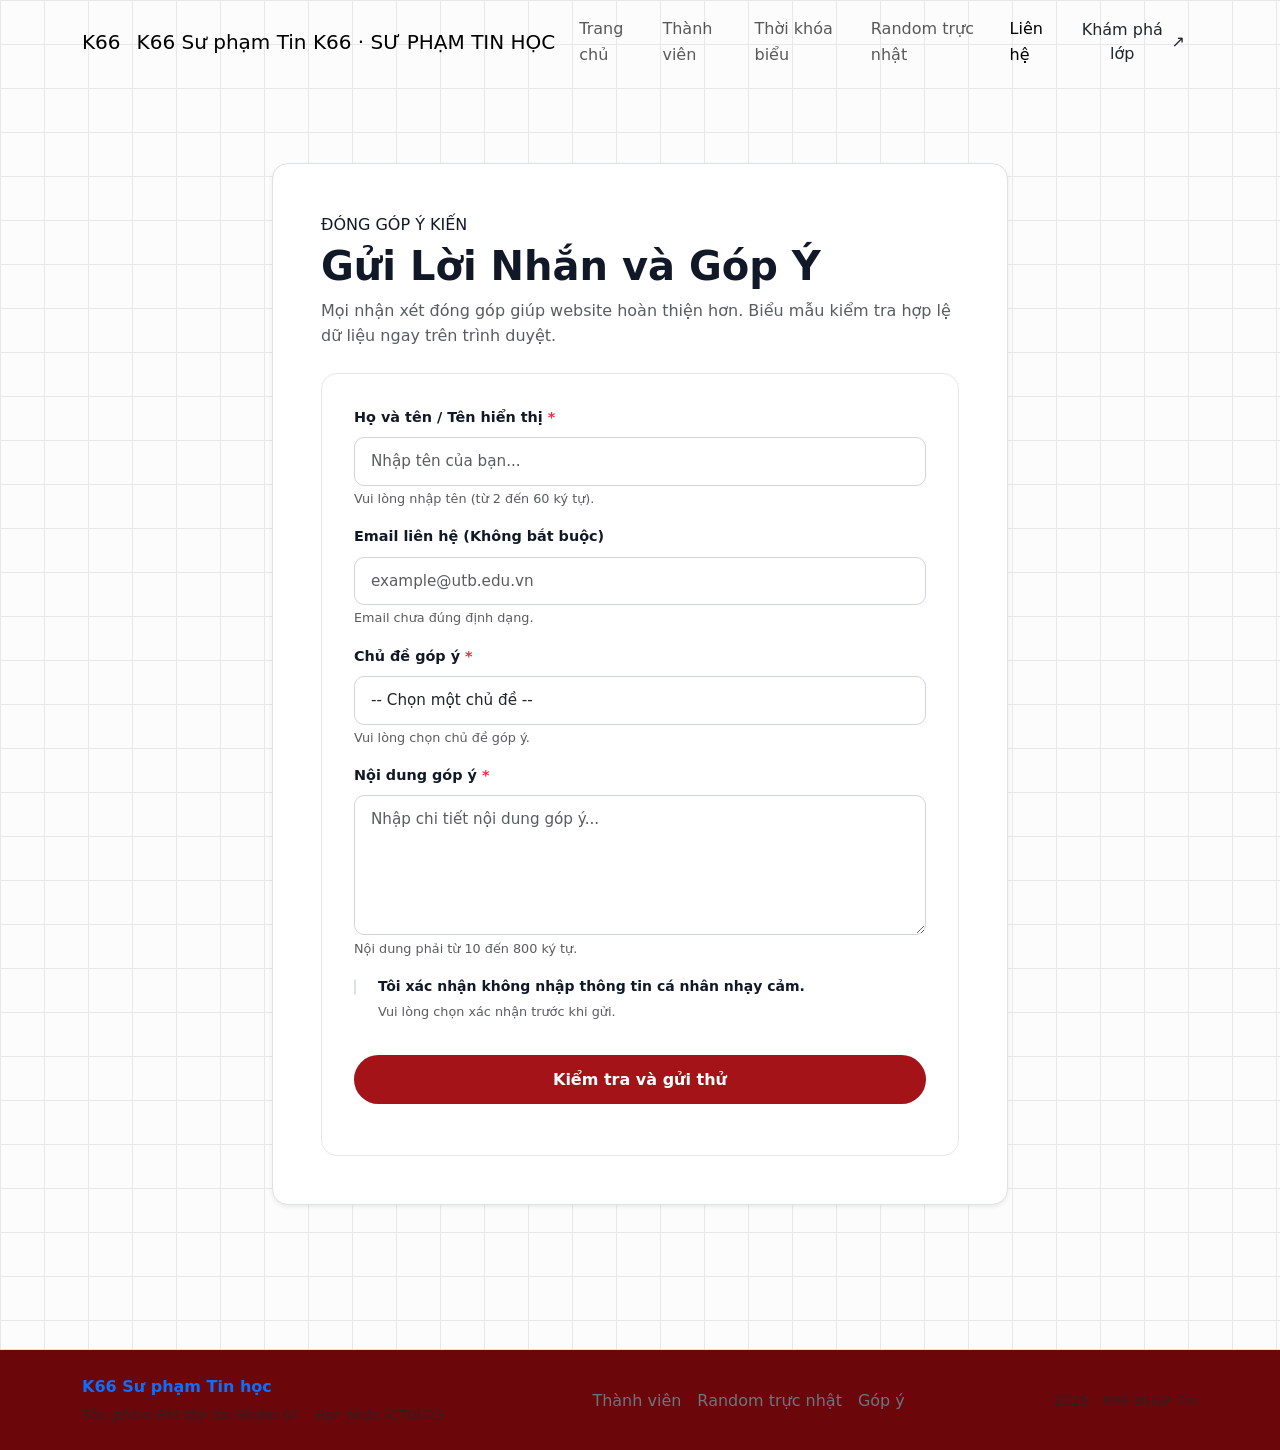
==== contact.html @ 57627b95 "Update contact.html" ====
<!doctype html>
<html lang="vi">
<head>
  <meta charset="utf-8">
  <meta name="viewport" content="width=device-width, initial-scale=1">
  <meta name="description" content="Biểu mẫu góp ý cho website K66 ĐHSP Tin">
  <title>Liên hệ | K66 ĐHSP Tin</title>
  <link rel="preconnect" href="https://fonts.googleapis.com">
  <link rel="preconnect" href="https://fonts.gstatic.com" crossorigin>
  <link href="https://fonts.googleapis.com/css2?family=DM+Sans:wght@400;500;600;700&family=Manrope:wght@400;500;600;700;800;900&display=swap" rel="stylesheet">
  <link href="https://cdn.jsdelivr.net/npm/bootstrap@5.3.3/dist/css/bootstrap.min.css" rel="stylesheet">
  <link href="assets/style.css" rel="stylesheet">
</head>
<body>
  <div class="thanh-vien-tren"></div>

  <nav class="navbar navbar-expand-lg thanh-menu sticky-top" aria-label="Điều hướng chính">
    <div class="container">
      <a class="navbar-brand d-flex align-items-center gap-3" href="index.html">
        <span class="khoi-logo">K66</span>
        <div class="chu-logo">
          <span class="tieu-de-logo">K66 Sư phạm Tin</span>
          <span class="mo-ta-logo">K66 · SƯ PHẠM TIN HỌC</span>
        </div>
      </a>

      <button class="navbar-toggler" type="button" data-bs-toggle="collapse" data-bs-target="#menu-chinh" aria-controls="menu-chinh" aria-expanded="false" aria-label="Mở menu">
        <span class="navbar-toggler-icon"></span>
      </button>

      <div class="collapse navbar-collapse" id="menu-chinh">
        <ul class="navbar-nav mx-auto align-items-lg-center gap-lg-1">
          <li class="nav-item"><a class="nav-link" href="index.html">Trang chủ</a></li>
          <li class="nav-item"><a class="nav-link" href="members.html">Thành viên</a></li>
          <li class="nav-item"><a class="nav-link" href="tkb.html">Thời khóa biểu</a></li>
          <li class="nav-item"><a class="nav-link" href="ramdom.html">Random trực nhật</a></li>
          <li class="nav-item"><a class="nav-link active" aria-current="page" href="contact.html">Liên hệ</a></li>
        </ul>

        <a class="btn nut-kham-pha-menu d-none d-lg-inline-flex align-items-center gap-1" href="members.html">
          Khám phá lớp <span aria-hidden="true">↗</span>
        </a>
      </div>
    </div>
  </nav>

  <main class="py-5">
    <div class="container" style="max-width: 760px;">
      <div class="bg-white p-4 p-md-5 rounded-4 border shadow-sm">
        <span class="nhan-nho">ĐÓNG GÓP Ý KIẾN</span>
        <h1 class="fw-bold mt-1">Gửi Lời Nhắn và Góp Ý</h1>
        <p class="text-muted mb-4">Mọi nhận xét đóng góp giúp website hoàn thiện hơn. Biểu mẫu kiểm tra hợp lệ dữ liệu ngay trên trình duyệt.</p>

        <form id="bieu-mau-lien-he" novalidate>
  <div class="mb-3">
    <label for="ho-ten" class="form-label fw-semibold">Họ và tên / Tên hiển thị <span class="text-danger">*</span></label>
    <input type="text" class="form-control" id="ho-ten" placeholder="Nhập tên của bạn...">
    <div class="form-text text-muted" id="ho-ten-msg">Vui lòng nhập tên (từ 2 đến 60 ký tự).</div>
  </div>

  <div class="mb-3">
    <label for="email-lien-he" class="form-label fw-semibold">Email liên hệ (Không bắt buộc)</label>
    <input type="email" class="form-control" id="email-lien-he" placeholder="example@utb.edu.vn">
    <div class="form-text text-muted" id="email-msg">Email chưa đúng định dạng.</div>
  </div>

  <div class="mb-3">
    <label for="chu-de" class="form-label fw-semibold">Chủ đề góp ý <span class="text-danger">*</span></label>
    <select id="chu-de" class="form-select">
      <option value="">-- Chọn một chủ đề --</option>
      <option value="noi-dung">Nội dung thông tin</option>
      <option value="thanh-vien">Danh sách thành viên</option>
      <option value="thoi-khoa-bieu">Thời khóa biểu</option>
      <option value="khac">Ý kiến khác</option>
    </select>
    <div class="form-text text-muted" id="chu-de-msg">Vui lòng chọn chủ đề góp ý.</div>
  </div>

  <div class="mb-3">
    <label for="noi-dung-gop-y" class="form-label fw-semibold">Nội dung góp ý <span class="text-danger">*</span></label>
    <textarea id="noi-dung-gop-y" class="form-control" rows="5" placeholder="Nhập chi tiết nội dung góp ý..."></textarea>
    <div class="form-text text-muted" id="noi-dung-msg">Nội dung phải từ 10 đến 800 ký tự.</div>
  </div>

  <div class="form-check mb-3">
    <input type="checkbox" class="form-check-input" id="xac-nhan-bao-mat">
    <label class="form-check-label small" for="xac-nhan-bao-mat">Tôi xác nhận không nhập thông tin cá nhân nhạy cảm.</label>
    <div class="form-text text-muted" id="consent-msg">Vui lòng chọn xác nhận trước khi gửi.</div>
  </div>

  <button type="submit" class="btn nut-noi-bat btn-lg w-100">
    Kiểm tra và gửi thử <span aria-hidden="true"></span>
  </button>

  <div id="trang-thai-gui" class="mt-3" role="status" aria-live="polite"></div>
</form>
      </div>
    </div>
  </main>

  <footer class="chan-trang py-4 border-top">
    <div class="container d-flex flex-column flex-md-row justify-content-between align-items-center gap-3">
      <div>
        <a class="nhan-hieu-chan-trang fw-bold text-decoration-none" href="index.html">K66 <span>Sư phạm Tin học</span></a>
        <p class="text-muted small mb-0 mt-1">Sản phẩm Bài tập lớn Nhóm 01 - Học phần ICT0023</p>
      </div>
      <div class="lien-ket-chan-trang d-flex gap-3">
        <a href="members.html" class="text-decoration-none text-secondary">Thành viên</a>
        <a href="ramdom.html" class="text-decoration-none text-secondary">Random trực nhật</a>
        <a href="contact.html" class="text-decoration-none text-secondary">Góp ý</a>
      </div>
      <small class="text-muted"> 2026 · K66 ĐHSP Tin</small>
    </div>
  </footer>

  <script src="https://code.jquery.com/jquery-3.7.1.min.js"></script>
  <script src="https://cdn.jsdelivr.net/npm/bootstrap@5.3.3/dist/js/bootstrap.bundle.min.js"></script>
  <script src="assets/tenthanhvien.js"></script>
  <script src="assets/script.js"></script>
</body>
</html>
---- assets/style.css ----
:root {
  --do-chu-dao: #a31318;            
  --do-gradient-end: #73090c;
  --do-footer: #6b070a;
  --do-nut-header: #b11a1d;

  --vang-nhan: #cca047;
  --vang-hover: #b88d37;
  --vang-vien: #d4a359;

  --nen-grid: #fcfcfc;
  --duong-luoi: #e8e8e8;
  --nen-the-trang: #ffffff;
  --nen-the-kem: #fefcf3;
  --vien-the-kem: #eee6d0;

  --chu-toi: #111827;
  --chu-xam: #6b7280;
  --chu-sang: #ffffff;
}
* {
  box-sizing: border-box;
  margin: 0;
  padding: 0;
}

body {
  min-height: 100vh;
  display: flex;
  flex-direction: column;

  background-color: var(--nen-grid);
  background-image:
    linear-gradient(to right, var(--duong-luoi) 1px, transparent 1px),
    linear-gradient(to bottom, var(--duong-luoi) 1px, transparent 1px);
  background-size: 44px 44px;
  color: var(--chu-toi);
  font-family: 'Be Vietnam Pro', system-ui, -apple-system, sans-serif;
  line-height: 1.6;
}

header {
  background: var(--nen-the-trang);
  border-bottom: 1px solid #e5e7eb;
  padding: 0.8rem 2rem;
  position: sticky;
  top: 0;
  z-index: 100;
}

header nav {
  max-width: 1200px;
  margin: 0 auto;
  display: flex;
  align-items: center;
  justify-content: space-between;
}

header nav a[href="index.html"]:first-child {
  text-decoration: none;
  font-weight: 800;
  color: var(--do-chu-dao);
  display: flex;
  align-items: center;
  gap: 0.5rem;
  font-size: 1.1rem;
}

header nav a span {
  background-color: var(--do-nut-header);
  color: #ffffff;
  padding: 4px 10px;
  border-radius: 9999px;
  font-weight: 700;
  font-size: 0.85rem;
}

header nav ul {
  display: flex;
  list-style: none;
  gap: 1.8rem;
}

header nav ul li a {
  text-decoration: none;
  color: #374151;
  font-weight: 500;
  font-size: 0.95rem;
  transition: color 0.2s ease;
}

header nav ul li a:hover,
header nav ul li a[aria-current="page"] {
  color: var(--do-chu-dao);
  font-weight: 700;
}

main {
  flex: 1;
  width: 100%;
  max-width: 1200px;
  margin: 2rem auto;
  padding: 0 1.5rem;
}


#gioi-thieu {
  background: linear-gradient(135deg, var(--do-chu-dao) 0%, var(--do-gradient-end) 100%);
  color: var(--chu-sang);
  border-radius: 20px;
  padding: 3.5rem 3rem;
  margin-bottom: 2.5rem;
  box-shadow: 0 12px 28px rgba(163, 19, 24, 0.25);
}

#gioi-thieu h2 {
  font-size: 2.2rem;
  font-weight: 800;
  margin-bottom: 1rem;
  color: #ffffff;
}

#gioi-thieu p {
  font-size: 1.05rem;
  color: rgba(255, 255, 255, 0.9);
  max-width: 750px;
  margin-bottom: 1rem;
}

#gioi-thieu blockquote {
  border-left: 4px solid var(--vang-vien);
  padding-left: 1rem;
  font-style: italic;
  color: var(--vang-vien);
  margin-top: 1.5rem;
}

#ky-niem, #ve-chung-toi {
  display: grid;
  grid-template-columns: repeat(auto-fit, minmax(300px, 1fr));
  gap: 1.5rem;
  margin-bottom: 3rem;
}

#ky-niem h2, #ky-niem > p,
#ve-chung-toi h2, #ve-chung-toi > p {
  grid-column: 1 / -1;
}

#ky-niem h2, #ve-chung-toi h2 {
  font-size: 1.75rem;
  font-weight: 800;
}

#ky-niem > p, #ve-chung-toi > p {
  color: var(--chu-xam);
}

/* Định dạng Thẻ Bài Viết */
article {
  background-color: var(--nen-the-trang);
  border: 1px solid #e5e7eb;
  border-radius: 16px;
  padding: 1.8rem;
  box-shadow: 0 4px 12px rgba(0, 0, 0, 0.03);
  transition: transform 0.2s ease, box-shadow 0.2s ease;
}

article:hover {
  transform: translateY(-3px);
  box-shadow: 0 8px 20px rgba(0, 0, 0, 0.06);
}

#ve-chung-toi article:nth-of-type(2),
#ky-niem article:nth-of-type(2) {
  background-color: var(--nen-the-kem);
  border: 1px solid var(--vien-the-kem);
}

article h3 {
  font-size: 1.2rem;
  font-weight: 700;
  margin-bottom: 0.5rem;
  color: var(--chu-toi);
}

article p {
  font-size: 0.95rem;
  color: var(--chu-xam);
}

#tien-ich {
  background: linear-gradient(135deg, var(--do-chu-dao) 0%, var(--do-gradient-end) 100%);
  color: #ffffff;
  border-radius: 20px;
  padding: 2.5rem 3rem;
  margin-top: 2rem;
}

#tien-ich h2 {
  color: #ffffff;
  font-size: 1.8rem;
  font-weight: 800;
  margin-bottom: 0.5rem;
}

#tien-ich p {
  color: rgba(255, 255, 255, 0.85);
  margin-bottom: 1.5rem;
}

#tien-ich ul {
  list-style: none;
  display: grid;
  grid-template-columns: repeat(auto-fit, minmax(240px, 1fr));
  gap: 1rem;
}

#tien-ich ul li {
  background-color: rgba(255, 255, 255, 0.1);
  padding: 1rem 1.2rem;
  border-radius: 12px;
  border: 1px solid rgba(255, 255, 255, 0.15);
  color: rgba(255, 255, 255, 0.9);
}

#tien-ich ul li a {
  color: var(--vang-nhan);
  font-weight: 700;
  text-decoration: none;
}

#tien-ich ul li a:hover {
  text-decoration: underline;
}

/* TRANG THÀNH VIÊN */
#danh-sach-thanh-vien-section {
  background: var(--nen-the-trang);
  padding: 2rem;
  border-radius: 16px;
  border: 1px solid #e5e7eb;
}

#danh-sach-thanh-vien-section > div:first-of-type {
  display: grid;
  grid-template-columns: repeat(auto-fit, minmax(200px, 1fr));
  gap: 1rem;
  margin: 1.5rem 0;
}

label {
  font-weight: 600;
  font-size: 0.9rem;
  display: block;
  margin-bottom: 0.3rem;
}

#tim-thanh-vien, #loc-chuc-vu, #sap-xep,
#ho-ten, #email-lien-he, #chu-de, #noi-dung-gop-y {
  width: 100%;
  padding: 0.75rem 1rem;
  border: 1px solid #d1d5db;
  border-radius: 10px;
  font-size: 0.95rem;
  background: #ffffff;
}

#tim-thanh-vien:focus, #loc-chuc-vu:focus, #sap-xep:focus,
#ho-ten:focus, #email-lien-he:focus, #chu-de:focus, #noi-dung-gop-y:focus {
  outline: 2px solid var(--do-chu-dao);
  border-color: transparent;
}

#danh-sach-thanh-vien {
  display: grid;
  grid-template-columns: repeat(auto-fill, minmax(220px, 1fr));
  gap: 1rem;
  margin-top: 1.5rem;
}

/* TRANG THỜI KHÓA BIỂU */
#thoi-khoa-bieu-section {
  background: var(--nen-the-trang);
  padding: 2rem;
  border-radius: 16px;
  border: 1px solid #e5e7eb;
}

table {
  width: 100%;
  border-collapse: collapse;
  margin-top: 1.5rem;
  overflow: hidden;
  border-radius: 12px;
  border: 1px solid #e5e7eb;
}

th, td {
  padding: 0.9rem 1rem;
  border: 1px solid #e5e7eb;
  text-align: left;
  font-size: 0.9rem;
}

th {
  background-color: #f9fafb;
  font-weight: 700;
  color: var(--chu-toi);
}

/* TRANG BỐC THĂM TRỰC NHẬT */
#boc-tham-truc-nhat {
  background: var(--nen-the-trang);
  padding: 3rem 2rem;
  border-radius: 16px;
  border: 1px solid #e5e7eb;
  text-align: center;
  max-width: 600px;
  margin: 2rem auto;
}

#nut-boc-tham, button[type="submit"] {
  background-color: var(--do-chu-dao);
  color: #ffffff;
  border: none;
  padding: 0.8rem 1.8rem;
  border-radius: 9999px;
  font-size: 1rem;
  font-weight: 700;
  cursor: pointer;
  transition: background 0.2s ease;
  margin-top: 1rem;
}

#nut-boc-tham:hover, button[type="submit"]:hover {
  background-color: var(--do-gradient-end);
}

#ket-qua-truc-nhat {
  margin-top: 1.5rem;
  font-size: 1.2rem;
  font-weight: 700;
  color: var(--do-chu-dao);
}

/* TRANG LIÊN HỆ */
#bieu-mau-lien-he {
  background: var(--nen-the-trang);
  padding: 2rem;
  border-radius: 16px;
  border: 1px solid #e5e7eb;
  max-width: 700px;
  margin: 0 auto;
}

#bieu-mau-lien-he > div {
  margin-bottom: 1.2rem;
}

#bieu-mau-lien-he > div > div {
  font-size: 0.8rem;
  color: var(--chu-xam);
  margin-top: 0.2rem;
}

#xac-nhan-bao-mat {
  width: auto;
  margin-right: 0.5rem;
}

footer {
  background-color: var(--do-footer);
  color: #ffffff;
  padding: 2.5rem 2rem;
  margin-top: 4rem;
}

footer > div {
  max-width: 1200px;
  margin: 0 auto;
  display: flex;
  justify-content: space-between;
  align-items: center;
  flex-wrap: wrap;
  gap: 1rem;
}

footer p strong, footer h5 {
  color: #ffffff;
  font-size: 1.1rem;
}

footer p, footer small {
  color: rgba(255, 255, 255, 0.75);
  font-size: 0.875rem;
}
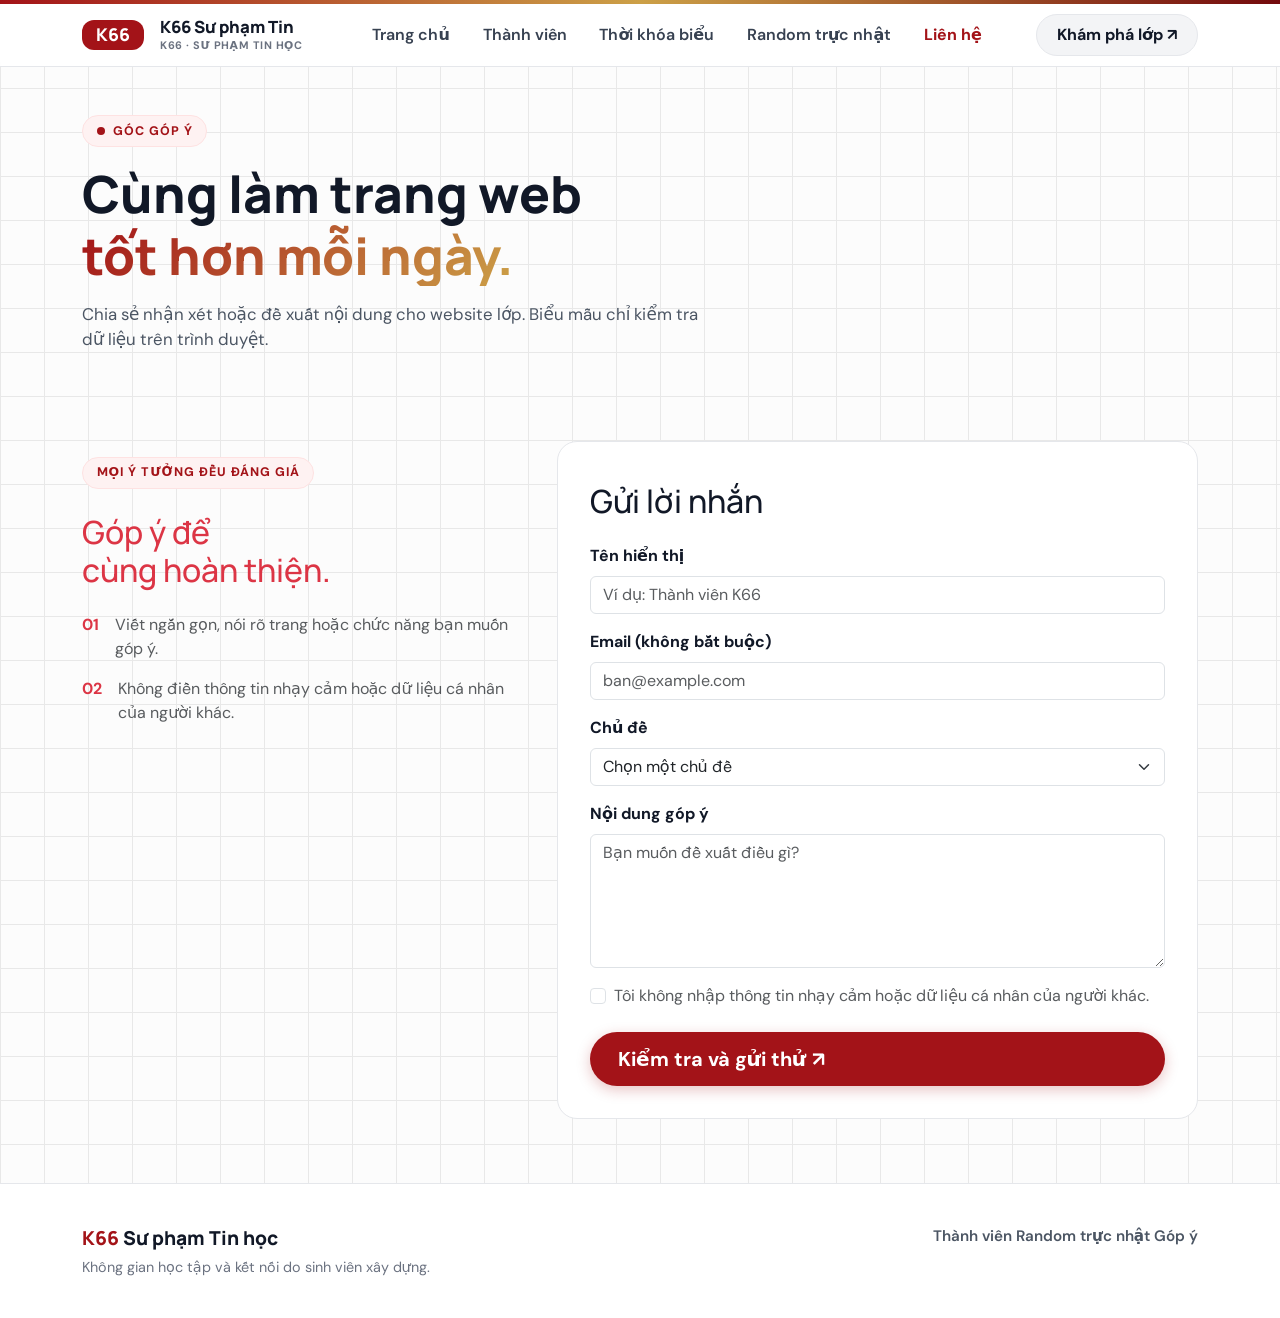
==== commit eb878e85: "Add files via upload" ====
--- a/contact.html
+++ b/contact.html
@@ -1,121 +1,138 @@
-<!doctype html>
-<html lang="vi">
-<head>
-  <meta charset="utf-8">
-  <meta name="viewport" content="width=device-width, initial-scale=1">
-  <meta name="description" content="Biểu mẫu góp ý cho website K66 ĐHSP Tin">
-  <title>Liên hệ | K66 ĐHSP Tin</title>
-  <link rel="preconnect" href="https://fonts.googleapis.com">
-  <link rel="preconnect" href="https://fonts.gstatic.com" crossorigin>
-  <link href="https://fonts.googleapis.com/css2?family=DM+Sans:wght@400;500;600;700&family=Manrope:wght@400;500;600;700;800;900&display=swap" rel="stylesheet">
-  <link href="https://cdn.jsdelivr.net/npm/bootstrap@5.3.3/dist/css/bootstrap.min.css" rel="stylesheet">
-  <link href="assets/style.css" rel="stylesheet">
-</head>
-<body>
-  <div class="thanh-vien-tren"></div>
-
-  <nav class="navbar navbar-expand-lg thanh-menu sticky-top" aria-label="Điều hướng chính">
-    <div class="container">
-      <a class="navbar-brand d-flex align-items-center gap-3" href="index.html">
-        <span class="khoi-logo">K66</span>
-        <div class="chu-logo">
-          <span class="tieu-de-logo">K66 Sư phạm Tin</span>
-          <span class="mo-ta-logo">K66 · SƯ PHẠM TIN HỌC</span>
-        </div>
-      </a>
-
-      <button class="navbar-toggler" type="button" data-bs-toggle="collapse" data-bs-target="#menu-chinh" aria-controls="menu-chinh" aria-expanded="false" aria-label="Mở menu">
-        <span class="navbar-toggler-icon"></span>
-      </button>
-
-      <div class="collapse navbar-collapse" id="menu-chinh">
-        <ul class="navbar-nav mx-auto align-items-lg-center gap-lg-1">
-          <li class="nav-item"><a class="nav-link" href="index.html">Trang chủ</a></li>
-          <li class="nav-item"><a class="nav-link" href="members.html">Thành viên</a></li>
-          <li class="nav-item"><a class="nav-link" href="tkb.html">Thời khóa biểu</a></li>
-          <li class="nav-item"><a class="nav-link" href="ramdom.html">Random trực nhật</a></li>
-          <li class="nav-item"><a class="nav-link active" aria-current="page" href="contact.html">Liên hệ</a></li>
-        </ul>
-
-        <a class="btn nut-kham-pha-menu d-none d-lg-inline-flex align-items-center gap-1" href="members.html">
-          Khám phá lớp <span aria-hidden="true">↗</span>
-        </a>
-      </div>
-    </div>
-  </nav>
-
-  <main class="py-5">
-    <div class="container" style="max-width: 760px;">
-      <div class="bg-white p-4 p-md-5 rounded-4 border shadow-sm">
-        <span class="nhan-nho">ĐÓNG GÓP Ý KIẾN</span>
-        <h1 class="fw-bold mt-1">Gửi Lời Nhắn và Góp Ý</h1>
-        <p class="text-muted mb-4">Mọi nhận xét đóng góp giúp website hoàn thiện hơn. Biểu mẫu kiểm tra hợp lệ dữ liệu ngay trên trình duyệt.</p>
-
-        <form id="bieu-mau-lien-he" novalidate>
-  <div class="mb-3">
-    <label for="ho-ten" class="form-label fw-semibold">Họ và tên / Tên hiển thị <span class="text-danger">*</span></label>
-    <input type="text" class="form-control" id="ho-ten" placeholder="Nhập tên của bạn...">
-    <div class="form-text text-muted" id="ho-ten-msg">Vui lòng nhập tên (từ 2 đến 60 ký tự).</div>
-  </div>
-
-  <div class="mb-3">
-    <label for="email-lien-he" class="form-label fw-semibold">Email liên hệ (Không bắt buộc)</label>
-    <input type="email" class="form-control" id="email-lien-he" placeholder="example@utb.edu.vn">
-    <div class="form-text text-muted" id="email-msg">Email chưa đúng định dạng.</div>
-  </div>
-
-  <div class="mb-3">
-    <label for="chu-de" class="form-label fw-semibold">Chủ đề góp ý <span class="text-danger">*</span></label>
-    <select id="chu-de" class="form-select">
-      <option value="">-- Chọn một chủ đề --</option>
-      <option value="noi-dung">Nội dung thông tin</option>
-      <option value="thanh-vien">Danh sách thành viên</option>
-      <option value="thoi-khoa-bieu">Thời khóa biểu</option>
-      <option value="khac">Ý kiến khác</option>
-    </select>
-    <div class="form-text text-muted" id="chu-de-msg">Vui lòng chọn chủ đề góp ý.</div>
-  </div>
-
-  <div class="mb-3">
-    <label for="noi-dung-gop-y" class="form-label fw-semibold">Nội dung góp ý <span class="text-danger">*</span></label>
-    <textarea id="noi-dung-gop-y" class="form-control" rows="5" placeholder="Nhập chi tiết nội dung góp ý..."></textarea>
-    <div class="form-text text-muted" id="noi-dung-msg">Nội dung phải từ 10 đến 800 ký tự.</div>
-  </div>
-
-  <div class="form-check mb-3">
-    <input type="checkbox" class="form-check-input" id="xac-nhan-bao-mat">
-    <label class="form-check-label small" for="xac-nhan-bao-mat">Tôi xác nhận không nhập thông tin cá nhân nhạy cảm.</label>
-    <div class="form-text text-muted" id="consent-msg">Vui lòng chọn xác nhận trước khi gửi.</div>
-  </div>
-
-  <button type="submit" class="btn nut-noi-bat btn-lg w-100">
-    Kiểm tra và gửi thử <span aria-hidden="true"></span>
-  </button>
-
-  <div id="trang-thai-gui" class="mt-3" role="status" aria-live="polite"></div>
-</form>
-      </div>
-    </div>
-  </main>
-
-  <footer class="chan-trang py-4 border-top">
-    <div class="container d-flex flex-column flex-md-row justify-content-between align-items-center gap-3">
-      <div>
-        <a class="nhan-hieu-chan-trang fw-bold text-decoration-none" href="index.html">K66 <span>Sư phạm Tin học</span></a>
-        <p class="text-muted small mb-0 mt-1">Sản phẩm Bài tập lớn Nhóm 01 - Học phần ICT0023</p>
-      </div>
-      <div class="lien-ket-chan-trang d-flex gap-3">
-        <a href="members.html" class="text-decoration-none text-secondary">Thành viên</a>
-        <a href="ramdom.html" class="text-decoration-none text-secondary">Random trực nhật</a>
-        <a href="contact.html" class="text-decoration-none text-secondary">Góp ý</a>
-      </div>
-      <small class="text-muted"> 2026 · K66 ĐHSP Tin</small>
-    </div>
-  </footer>
-
-  <script src="https://code.jquery.com/jquery-3.7.1.min.js"></script>
-  <script src="https://cdn.jsdelivr.net/npm/bootstrap@5.3.3/dist/js/bootstrap.bundle.min.js"></script>
-  <script src="assets/tenthanhvien.js"></script>
-  <script src="assets/script.js"></script>
-</body>
-</html>
+<!doctype html>
+<html lang="vi">
+<head>
+    <meta charset="utf-8">
+    <meta name="viewport" content="width=device-width, initial-scale=1">
+    <meta name="description" content="Biểu mẫu góp ý minh họa cho website lớp K66 Sư phạm Tin học.">
+    <title>Liên hệ | K66 Sư phạm Tin học</title>
+    <link rel="preconnect" href="https://fonts.googleapis.com">
+    <link rel="preconnect" href="https://fonts.gstatic.com" crossorigin>
+    <link href="https://fonts.googleapis.com/css2?family=DM+Sans:wght@400;500;600;700&family=Manrope:wght@400;500;600;700;800;900&display=swap" rel="stylesheet">
+    <link href="https://cdn.jsdelivr.net/npm/bootstrap@5.3.3/dist/css/bootstrap.min.css" rel="stylesheet">
+    <link href="assets/style.css" rel="stylesheet">
+</head>
+<body>
+    <!-- THANH MỎNG TRÊN CÙNG -->
+    <div class="thanh-vien-tren"></div>
+
+    <!-- THANH MENU ĐIỀU HƯỚNG -->
+    <nav class="navbar navbar-expand-lg thanh-menu sticky-top" aria-label="Điều hướng chính">
+        <div class="container">
+            <a class="navbar-brand d-flex align-items-center gap-3" href="index.html">
+                <span class="khoi-logo">K66</span>
+                <div class="chu-logo">
+                    <span class="tieu-de-logo">K66 Sư phạm Tin</span>
+                    <span class="mo-ta-logo">K66 · SƯ PHẠM TIN HỌC</span>
+                </div>
+            </a>
+
+            <button class="navbar-toggler" type="button" data-bs-toggle="collapse" data-bs-target="#menu-chinh" aria-controls="menu-chinh" aria-expanded="false" aria-label="Mở menu">
+                <span class="navbar-toggler-icon"></span>
+            </button>
+
+            <div class="collapse navbar-collapse" id="menu-chinh">
+                <ul class="navbar-nav mx-auto align-items-lg-center gap-lg-1">
+                    <li class="nav-item"><a class="nav-link" href="index.html">Trang chủ</a></li>
+                    <li class="nav-item"><a class="nav-link" href="members.html">Thành viên</a></li>
+                    <li class="nav-item"><a class="nav-link" href="tkb.html">Thời khóa biểu</a></li>
+                    <li class="nav-item"><a class="nav-link" href="ramdom.html">Random trực nhật</a></li>
+                    <li class="nav-item"><a class="nav-link active" aria-current="page" href="contact.html">Liên hệ</a></li>
+                </ul>
+
+                <a class="btn nut-kham-pha-menu d-none d-lg-inline-flex align-items-center gap-1" href="members.html">
+                    Khám phá lớp <span aria-hidden="true">↗</span>
+                </a>
+            </div>
+        </div>
+    </nav>
+
+    <main>
+        <section class="khu-vuc-chao-mung py-5">
+            <div class="container">
+                <div class="nhan-nho"><span class="cham-nhap-nhay"></span> GÓC GÓP Ý</div>
+                <h1 class="tieu-de-chao-mung">Cùng làm trang web<br><span class="chu-chuyen-mau">tốt hơn mỗi ngày.</span></h1>
+                <p class="doan-van-chao-mung">Chia sẻ nhận xét hoặc đề xuất nội dung cho website lớp. Biểu mẫu chỉ kiểm tra dữ liệu trên trình duyệt.</p>
+            </div>
+        </section>
+
+        <section class="container khoang-cach-noi-dung pt-4">
+            <div class="row justify-content-center g-4">
+                <div class="col-lg-5">
+                    <div class="py-3">
+                        <div class="nhan-nho">MỌI Ý TƯỞNG ĐỀU ĐÁNG GIÁ</div>
+                        <h2 class="mt-2 text-danger font-weight-bold">Góp ý để<br>cùng hoàn thiện.</h2>
+                        <div class="d-flex gap-3 mt-4">
+                            <span class="text-danger fw-bold">01</span>
+                            <p class="m-0 text-muted">Viết ngắn gọn, nói rõ trang hoặc chức năng bạn muốn góp ý.</p>
+                        </div>
+                        <div class="d-flex gap-3 mt-3">
+                            <span class="text-danger fw-bold">02</span>
+                            <p class="m-0 text-muted">Không điền thông tin nhạy cảm hoặc dữ liệu cá nhân của người khác.</p>
+                        </div>
+                    </div>
+                </div>
+                <div class="col-lg-7">
+                    <article class="the-dac-diem">
+                        <h2 class="mt-2 mb-4">Gửi lời nhắn</h2>
+                        <form id="contact-form" novalidate>
+                            <div class="mb-3">
+                                <label for="contact-name" class="form-label fw-bold">Tên hiển thị</label>
+                                <input type="text" class="form-control" id="contact-name" maxlength="60" required placeholder="Ví dụ: Thành viên K66">
+                                <div class="invalid-feedback">Vui lòng nhập tên hiển thị (2–60 ký tự).</div>
+                            </div>
+                            <div class="mb-3">
+                                <label for="contact-email" class="form-label fw-bold">Email (không bắt buộc)</label>
+                                <input type="email" class="form-control" id="contact-email" maxlength="120" placeholder="ban@example.com">
+                                <div class="invalid-feedback">Email chưa đúng định dạng.</div>
+                            </div>
+                            <div class="mb-3">
+                                <label for="contact-topic" class="form-label fw-bold">Chủ đề</label>
+                                <select id="contact-topic" class="form-select" required>
+                                    <option value="">Chọn một chủ đề</option>
+                                    <option>Nội dung website</option>
+                                    <option>Danh sách thành viên</option>
+                                    <option>Công cụ tương tác</option>
+                                    <option>Khác</option>
+                                </select>
+                                <div class="invalid-feedback">Hãy chọn chủ đề góp ý.</div>
+                            </div>
+                            <div class="mb-3">
+                                <label for="contact-message" class="form-label fw-bold">Nội dung góp ý</label>
+                                <textarea id="contact-message" class="form-control" rows="5" minlength="10" maxlength="800" required placeholder="Bạn muốn đề xuất điều gì?"></textarea>
+                                <div class="invalid-feedback">Vui lòng nhập từ 10 đến 800 ký tự.</div>
+                            </div>
+                            <div class="form-check mb-4">
+                                <input class="form-check-input" type="checkbox" value="yes" id="privacy-check" required>
+                                <label class="form-check-label text-muted" for="privacy-check">Tôi không nhập thông tin nhạy cảm hoặc dữ liệu cá nhân của người khác.</label>
+                                <div class="invalid-feedback">Vui lòng xác nhận trước khi gửi.</div>
+                            </div>
+                            <button class="btn nut-noi-bat btn-lg w-100" type="submit">Kiểm tra và gửi thử 
+                                <span aria-hidden="true">↗</span>
+                            </button>
+                            <div id="contact-message-status" class="alert d-none mt-3" role="status" aria-live="polite"></div>
+                        </form>
+                    </article>
+                </div>
+            </div>
+        </section>
+    </main>
+
+    <!-- CHÂN TRANG -->
+    <footer class="chan-trang">
+        <div class="container d-flex flex-column flex-md-row justify-content-between gap-3">
+            <div>
+                <a class="nhan-hieu-chan-trang" href="index.html">K66 <span>Sư phạm Tin học</span></a>
+                <p>Không gian học tập và kết nối do sinh viên xây dựng.</p>
+            </div>
+            <div class="lien-ket-chan-trang">
+                <a href="members.html">Thành viên</a>
+                <a href="ramdom.html">Random trực nhật</a>
+                <a href="contact.html">Góp ý</a>
+    </footer>
+
+    <script src="https://code.jquery.com/jquery-3.7.1.min.js"></script>
+    <script src="https://cdn.jsdelivr.net/npm/bootstrap@5.3.3/dist/js/bootstrap.bundle.min.js"></script>
+    <script src="assets/tenthanhvien.js"></script>
+    <script src="assets/script.js"></script>
+</body>
+</html>
--- a/assets/style.css
+++ b/assets/style.css
@@ -1,397 +1,371 @@
+@import url('https://fonts.googleapis.com/css2?family=DM+Sans:wght@400;500;600;700&family=Manrope:wght@400;500;600;700;800;900&display=swap');
+
 :root {
-  --do-chu-dao: #a31318;            
-  --do-gradient-end: #73090c;
-  --do-footer: #6b070a;
-  --do-nut-header: #b11a1d;
-
-  --vang-nhan: #cca047;
-  --vang-hover: #b88d37;
-  --vang-vien: #d4a359;
-
-  --nen-grid: #fcfcfc;
-  --duong-luoi: #e8e8e8;
-  --nen-the-trang: #ffffff;
-  --nen-the-kem: #fefcf3;
-  --vien-the-kem: #eee6d0;
-
-  --chu-toi: #111827;
-  --chu-xam: #6b7280;
-  --chu-sang: #ffffff;
-}
-* {
-  box-sizing: border-box;
-  margin: 0;
-  padding: 0;
+  --mau-chu-dao: #a31318;
+  --mau-chu-dao-hover: #73090c;
+  --mau-vang: #cca047;
+  --bg-grid-line: #e8e8e8;
 }
 
 body {
-  min-height: 100vh;
+  font-family: 'DM Sans', system-ui, -apple-system, sans-serif;
+  background-color: #fcfcfc;
+  background-image: 
+    linear-gradient(to right, var(--bg-grid-line) 1px, transparent 1px),
+    linear-gradient(to bottom, var(--bg-grid-line) 1px, transparent 1px);
+  background-size: 44px 44px;
+  color: #111827;
+}
+
+h1, h2, h3, h4, h5, h6, .tieu-de-logo, .tieu-de-chao-mung {
+  font-family: 'Manrope', system-ui, -apple-system, sans-serif;
+}
+
+.thanh-vien-tren {
+  height: 4px;
+  background: linear-gradient(90deg, #a31318 0%, #cca047 50%, #73090c 100%);
+}
+
+.thanh-menu {
+  background-color: rgba(255, 255, 255, 0.95) !important;
+  backdrop-filter: blur(10px);
+  border-bottom: 1px solid #e5e7eb;
+}
+
+.khoi-logo {
+  background-color: var(--mau-chu-dao);
+  color: #ffffff;
+  font-weight: 800;
+  padding: 6px 14px;
+  border-radius: 12px;
+  font-size: 1.1rem;
+  font-family: 'Manrope', sans-serif;
+  line-height: 1;
+  display: inline-block;
+}
+
+.chu-logo {
   display: flex;
   flex-direction: column;
-
-  background-color: var(--nen-grid);
-  background-image:
-    linear-gradient(to right, var(--duong-luoi) 1px, transparent 1px),
-    linear-gradient(to bottom, var(--duong-luoi) 1px, transparent 1px);
-  background-size: 44px 44px;
-  color: var(--chu-toi);
-  font-family: 'Be Vietnam Pro', system-ui, -apple-system, sans-serif;
-  line-height: 1.6;
-}
-
-header {
-  background: var(--nen-the-trang);
-  border-bottom: 1px solid #e5e7eb;
-  padding: 0.8rem 2rem;
-  position: sticky;
-  top: 0;
-  z-index: 100;
-}
-
-header nav {
-  max-width: 1200px;
-  margin: 0 auto;
-  display: flex;
-  align-items: center;
-  justify-content: space-between;
-}
-
-header nav a[href="index.html"]:first-child {
-  text-decoration: none;
-  font-weight: 800;
-  color: var(--do-chu-dao);
-  display: flex;
+}
+
+.tieu-de-logo {
+  font-weight: 800;
+  font-size: 1.05rem;
+  color: #111827;
+  line-height: 1.2;
+}
+
+.mo-ta-logo {
+  font-size: 0.68rem;
+  color: #6b7280;
+  font-weight: 700;
+  letter-spacing: 0.5px;
+}
+
+.thanh-menu .nav-link {
+  font-weight: 600;
+  color: #374151 !important;
+  padding: 0.5rem 0.9rem !important;
+}
+
+.thanh-menu .nav-link:hover,
+.thanh-menu .nav-link.active {
+  color: var(--mau-chu-dao) !important;
+  font-weight: 700;
+}
+
+.nut-kham-pha-menu {
+  background-color: #f3f4f6;
+  color: #111827 !important;
+  font-weight: 700;
+  border-radius: 9999px;
+  padding: 0.5rem 1.25rem;
+  border: 1px solid #e5e7eb;
+  transition: all 0.2s ease;
+  text-decoration: none;
+}
+
+.nut-kham-pha-menu:hover {
+  background-color: var(--mau-chu-dao);
+  color: #ffffff !important;
+  border-color: var(--mau-chu-dao);
+}
+
+.khu-vuc-chao-mung {
+  padding-top: 2.5rem;
+  padding-bottom: 2.5rem;
+}
+
+.nhan-nho {
+  display: inline-flex;
   align-items: center;
   gap: 0.5rem;
-  font-size: 1.1rem;
-}
-
-header nav a span {
-  background-color: var(--do-nut-header);
+  font-size: 0.78rem;
+  font-weight: 800;
+  letter-spacing: 1px;
+  text-transform: uppercase;
+  color: var(--mau-chu-dao);
+  background-color: #fef2f2;
+  padding: 0.35rem 0.85rem;
+  border-radius: 9999px;
+  border: 1px solid #fee2e2;
+  margin-bottom: 1rem;
+}
+
+.cham-nhap-nhay {
+  width: 8px;
+  height: 8px;
+  background-color: var(--mau-chu-dao);
+  border-radius: 50%;
+  display: inline-block;
+  animation: pulse 1.5s infinite;
+}
+
+@keyframes pulse {
+  0% { transform: scale(0.95); box-shadow: 0 0 0 0 rgba(163, 19, 24, 0.7); }
+  70% { transform: scale(1); box-shadow: 0 0 0 8px rgba(163, 19, 24, 0); }
+  100% { transform: scale(0.95); box-shadow: 0 0 0 0 rgba(163, 19, 24, 0); }
+}
+
+.tieu-de-chao-mung {
+  font-size: clamp(2.2rem, 5vw, 3.2rem);
+  font-weight: 900;
+  line-height: 1.2;
+  color: #111827;
+  margin-bottom: 1rem;
+}
+
+.chu-chuyen-mau {
+  background: linear-gradient(135deg, #a31318 0%, #cca047 100%);
+  -webkit-background-clip: text;
+  background-clip: text;
+  -webkit-text-fill-color: transparent;
+  color: transparent;
+  display: inline-block;
+}
+
+.doan-van-chao-mung {
+  font-size: 1.05rem;
+  color: #4b5563;
+  max-width: 620px;
+}
+
+.nut-noi-bat {
+  background-color: var(--mau-chu-dao) !important;
+  color: #ffffff !important;
+  font-weight: 700;
+  border-radius: 9999px !important;
+  padding: 0.75rem 1.75rem !important;
+  border: none !important;
+  transition: all 0.2s ease;
+  box-shadow: 0 4px 14px rgba(163, 19, 24, 0.25);
+  display: inline-flex;
+  align-items: center;
+  gap: 0.4rem;
+  text-decoration: none;
+}
+
+.nut-noi-bat:hover {
+  background-color: var(--mau-chu-dao-hover) !important;
+  transform: translateY(-2px);
+  box-shadow: 0 6px 20px rgba(163, 19, 24, 0.35);
+}
+
+.nut-vien-sang {
+  background-color: #ffffff !important;
+  color: #374151 !important;
+  font-weight: 700;
+  border-radius: 9999px !important;
+  padding: 0.75rem 1.75rem !important;
+  border: 1px solid #d1d5db !important;
+  transition: all 0.2s ease;
+  text-decoration: none;
+}
+
+.nut-vien-sang:hover {
+  background-color: #f9fafb !important;
+  border-color: #9ca3af !important;
+  color: #111827 !important;
+}
+
+.ghi-chu-chao-mung {
+  font-size: 0.88rem;
+  color: #6b7280;
+  font-weight: 600;
+}
+
+.bieu-tuong-ghi-chu {
+  color: var(--mau-vang);
+}
+
+.khung-anh-chao-mung {
+  background-color: #ffffff;
+  border: 1px solid #e5e7eb;
+}
+
+.khung-anh-chao-mung img, 
+.trinh-chieu-anh-lop img {
+  min-height: 280px;
+  background-color: #f3f4f6;
+  object-fit: cover;
+}
+
+.khu-vuc-anh-lop {
+  margin-top: 2.5rem;
+  margin-bottom: 3.5rem;
+}
+
+.dau-khu-vuc-anh h2, .tieu-de-khoi h2 {
+  font-size: 2rem;
+  font-weight: 800;
+  margin-top: 0.25rem;
+  margin-bottom: 0.5rem;
+}
+
+.dau-khu-vuc-anh p, .tieu-de-khoi p {
+  color: #6b7280;
+}
+
+.trinh-chieu-anh-lop {
+  border-radius: 20px;
+  overflow: hidden;
+  box-shadow: 0 10px 30px rgba(0, 0, 0, 0.08);
+}
+
+.trinh-chieu-anh-lop .carousel-item img {
+  height: 440px;
+  width: 100%;
+}
+
+.chu-thich-anh {
+  font-size: 0.85rem;
+  color: #6b7280;
+  font-weight: 600;
+}
+
+.the-dac-diem {
+  background-color: #ffffff;
+  border: 1px solid #e5e7eb;
+  border-radius: 20px;
+  padding: 2rem;
+  transition: all 0.2s ease;
+  height: 100%;
+}
+
+.the-dac-diem:hover {
+  transform: translateY(-4px);
+  box-shadow: 0 12px 28px rgba(0, 0, 0, 0.06);
+}
+
+.the-dac-diem-noi-bat {
+  background-color: #fefcf3 !important;
+  border-color: #eee6d0 !important;
+}
+
+.so-thu-tu-dac-diem {
+  font-size: 1.25rem;
+  font-weight: 800;
+  color: #9ca3af;
+  margin-bottom: 0.75rem;
+}
+
+.bieu-tuong-dac-diem {
+  font-size: 1.75rem;
+  color: var(--mau-chu-dao);
+  margin-bottom: 0.75rem;
+}
+
+.the-dac-diem h3 {
+  font-size: 1.25rem;
+  font-weight: 800;
+  margin-bottom: 0.5rem;
+}
+
+.the-dac-diem p {
+  color: #4b5563;
+  font-size: 0.95rem;
+  margin-bottom: 0;
+}
+
+.khung-keo-goi {
+  background: linear-gradient(135deg, #a31318 0%, #6b070a 100%);
+  border-radius: 24px;
+  padding: 3.5rem 3rem;
   color: #ffffff;
-  padding: 4px 10px;
-  border-radius: 9999px;
-  font-weight: 700;
-  font-size: 0.85rem;
-}
-
-header nav ul {
-  display: flex;
-  list-style: none;
-  gap: 1.8rem;
-}
-
-header nav ul li a {
-  text-decoration: none;
-  color: #374151;
-  font-weight: 500;
+  box-shadow: 0 14px 35px rgba(163, 19, 24, 0.25);
+}
+
+.khung-keo-goi h2 {
+  color: #ffffff;
+  font-size: 2rem;
+  font-weight: 800;
+  margin-top: 0.25rem;
+  margin-bottom: 0.75rem;
+}
+
+.khung-keo-goi p {
+  color: rgba(255, 255, 255, 0.85);
+  font-size: 1.05rem;
+  margin-bottom: 0;
+}
+
+.chan-trang {
+  background-color: #ffffff;
+  border-top: 1px solid #e5e7eb;
+  padding: 2.5rem 0;
+  margin-top: 4rem;
+}
+
+.nhan-hieu-chan-trang {
+  font-family: 'Manrope', sans-serif;
+  font-weight: 900;
+  font-size: 1.2rem;
+  color: var(--mau-chu-dao);
+  text-decoration: none;
+}
+
+.nhan-hieu-chan-trang span {
+  color: #111827;
+}
+
+.chan-trang p {
+  color: #6b7280;
+  font-size: 0.9rem;
+  margin-top: 0.25rem;
+  margin-bottom: 0;
+}
+
+.lien-ket-chan-trang a {
+  color: #4b5563;
+  text-decoration: none;
+  font-weight: 600;
   font-size: 0.95rem;
   transition: color 0.2s ease;
 }
 
-header nav ul li a:hover,
-header nav ul li a[aria-current="page"] {
-  color: var(--do-chu-dao);
-  font-weight: 700;
-}
-
-main {
-  flex: 1;
-  width: 100%;
-  max-width: 1200px;
-  margin: 2rem auto;
-  padding: 0 1.5rem;
-}
-
-
-#gioi-thieu {
-  background: linear-gradient(135deg, var(--do-chu-dao) 0%, var(--do-gradient-end) 100%);
-  color: var(--chu-sang);
-  border-radius: 20px;
-  padding: 3.5rem 3rem;
-  margin-bottom: 2.5rem;
-  box-shadow: 0 12px 28px rgba(163, 19, 24, 0.25);
-}
-
-#gioi-thieu h2 {
-  font-size: 2.2rem;
-  font-weight: 800;
-  margin-bottom: 1rem;
-  color: #ffffff;
-}
-
-#gioi-thieu p {
-  font-size: 1.05rem;
-  color: rgba(255, 255, 255, 0.9);
-  max-width: 750px;
-  margin-bottom: 1rem;
-}
-
-#gioi-thieu blockquote {
-  border-left: 4px solid var(--vang-vien);
-  padding-left: 1rem;
-  font-style: italic;
-  color: var(--vang-vien);
-  margin-top: 1.5rem;
-}
-
-#ky-niem, #ve-chung-toi {
-  display: grid;
-  grid-template-columns: repeat(auto-fit, minmax(300px, 1fr));
-  gap: 1.5rem;
-  margin-bottom: 3rem;
-}
-
-#ky-niem h2, #ky-niem > p,
-#ve-chung-toi h2, #ve-chung-toi > p {
-  grid-column: 1 / -1;
-}
-
-#ky-niem h2, #ve-chung-toi h2 {
-  font-size: 1.75rem;
-  font-weight: 800;
-}
-
-#ky-niem > p, #ve-chung-toi > p {
-  color: var(--chu-xam);
-}
-
-/* Định dạng Thẻ Bài Viết */
-article {
-  background-color: var(--nen-the-trang);
-  border: 1px solid #e5e7eb;
-  border-radius: 16px;
-  padding: 1.8rem;
-  box-shadow: 0 4px 12px rgba(0, 0, 0, 0.03);
-  transition: transform 0.2s ease, box-shadow 0.2s ease;
-}
-
-article:hover {
-  transform: translateY(-3px);
-  box-shadow: 0 8px 20px rgba(0, 0, 0, 0.06);
-}
-
-#ve-chung-toi article:nth-of-type(2),
-#ky-niem article:nth-of-type(2) {
-  background-color: var(--nen-the-kem);
-  border: 1px solid var(--vien-the-kem);
-}
-
-article h3 {
-  font-size: 1.2rem;
-  font-weight: 700;
-  margin-bottom: 0.5rem;
-  color: var(--chu-toi);
-}
-
-article p {
-  font-size: 0.95rem;
-  color: var(--chu-xam);
-}
-
-#tien-ich {
-  background: linear-gradient(135deg, var(--do-chu-dao) 0%, var(--do-gradient-end) 100%);
-  color: #ffffff;
-  border-radius: 20px;
-  padding: 2.5rem 3rem;
-  margin-top: 2rem;
-}
-
-#tien-ich h2 {
-  color: #ffffff;
-  font-size: 1.8rem;
-  font-weight: 800;
-  margin-bottom: 0.5rem;
-}
-
-#tien-ich p {
-  color: rgba(255, 255, 255, 0.85);
-  margin-bottom: 1.5rem;
-}
-
-#tien-ich ul {
-  list-style: none;
-  display: grid;
-  grid-template-columns: repeat(auto-fit, minmax(240px, 1fr));
-  gap: 1rem;
-}
-
-#tien-ich ul li {
-  background-color: rgba(255, 255, 255, 0.1);
-  padding: 1rem 1.2rem;
-  border-radius: 12px;
-  border: 1px solid rgba(255, 255, 255, 0.15);
-  color: rgba(255, 255, 255, 0.9);
-}
-
-#tien-ich ul li a {
-  color: var(--vang-nhan);
-  font-weight: 700;
-  text-decoration: none;
-}
-
-#tien-ich ul li a:hover {
-  text-decoration: underline;
-}
-
-/* TRANG THÀNH VIÊN */
-#danh-sach-thanh-vien-section {
-  background: var(--nen-the-trang);
-  padding: 2rem;
-  border-radius: 16px;
-  border: 1px solid #e5e7eb;
-}
-
-#danh-sach-thanh-vien-section > div:first-of-type {
-  display: grid;
-  grid-template-columns: repeat(auto-fit, minmax(200px, 1fr));
-  gap: 1rem;
-  margin: 1.5rem 0;
-}
-
-label {
-  font-weight: 600;
-  font-size: 0.9rem;
-  display: block;
-  margin-bottom: 0.3rem;
-}
-
-#tim-thanh-vien, #loc-chuc-vu, #sap-xep,
-#ho-ten, #email-lien-he, #chu-de, #noi-dung-gop-y {
-  width: 100%;
-  padding: 0.75rem 1rem;
-  border: 1px solid #d1d5db;
-  border-radius: 10px;
-  font-size: 0.95rem;
-  background: #ffffff;
-}
-
-#tim-thanh-vien:focus, #loc-chuc-vu:focus, #sap-xep:focus,
-#ho-ten:focus, #email-lien-he:focus, #chu-de:focus, #noi-dung-gop-y:focus {
-  outline: 2px solid var(--do-chu-dao);
-  border-color: transparent;
+.lien-ket-chan-trang a:hover {
+  color: var(--mau-chu-dao);
 }
 
 #danh-sach-thanh-vien {
   display: grid;
   grid-template-columns: repeat(auto-fill, minmax(220px, 1fr));
-  gap: 1rem;
+  gap: 1.25rem;
   margin-top: 1.5rem;
 }
 
-/* TRANG THỜI KHÓA BIỂU */
-#thoi-khoa-bieu-section {
-  background: var(--nen-the-trang);
-  padding: 2rem;
+.the-thanh-vien {
+  background-color: #ffffff;
+  border: 1px solid #e5e7eb;
   border-radius: 16px;
-  border: 1px solid #e5e7eb;
-}
-
-table {
-  width: 100%;
-  border-collapse: collapse;
-  margin-top: 1.5rem;
-  overflow: hidden;
-  border-radius: 12px;
-  border: 1px solid #e5e7eb;
-}
-
-th, td {
-  padding: 0.9rem 1rem;
-  border: 1px solid #e5e7eb;
-  text-align: left;
-  font-size: 0.9rem;
-}
-
-th {
-  background-color: #f9fafb;
-  font-weight: 700;
-  color: var(--chu-toi);
-}
-
-/* TRANG BỐC THĂM TRỰC NHẬT */
-#boc-tham-truc-nhat {
-  background: var(--nen-the-trang);
-  padding: 3rem 2rem;
-  border-radius: 16px;
-  border: 1px solid #e5e7eb;
-  text-align: center;
-  max-width: 600px;
-  margin: 2rem auto;
-}
-
-#nut-boc-tham, button[type="submit"] {
-  background-color: var(--do-chu-dao);
-  color: #ffffff;
-  border: none;
-  padding: 0.8rem 1.8rem;
-  border-radius: 9999px;
-  font-size: 1rem;
-  font-weight: 700;
-  cursor: pointer;
-  transition: background 0.2s ease;
-  margin-top: 1rem;
-}
-
-#nut-boc-tham:hover, button[type="submit"]:hover {
-  background-color: var(--do-gradient-end);
-}
-
-#ket-qua-truc-nhat {
-  margin-top: 1.5rem;
-  font-size: 1.2rem;
-  font-weight: 700;
-  color: var(--do-chu-dao);
-}
-
-/* TRANG LIÊN HỆ */
-#bieu-mau-lien-he {
-  background: var(--nen-the-trang);
-  padding: 2rem;
-  border-radius: 16px;
-  border: 1px solid #e5e7eb;
-  max-width: 700px;
-  margin: 0 auto;
-}
-
-#bieu-mau-lien-he > div {
-  margin-bottom: 1.2rem;
-}
-
-#bieu-mau-lien-he > div > div {
-  font-size: 0.8rem;
-  color: var(--chu-xam);
-  margin-top: 0.2rem;
-}
-
-#xac-nhan-bao-mat {
-  width: auto;
-  margin-right: 0.5rem;
-}
-
-footer {
-  background-color: var(--do-footer);
-  color: #ffffff;
-  padding: 2.5rem 2rem;
-  margin-top: 4rem;
-}
-
-footer > div {
-  max-width: 1200px;
-  margin: 0 auto;
-  display: flex;
-  justify-content: space-between;
-  align-items: center;
-  flex-wrap: wrap;
-  gap: 1rem;
-}
-
-footer p strong, footer h5 {
-  color: #ffffff;
-  font-size: 1.1rem;
-}
-
-footer p, footer small {
-  color: rgba(255, 255, 255, 0.75);
-  font-size: 0.875rem;
-}
+  padding: 1.25rem;
+  box-shadow: 0 2px 8px rgba(0, 0, 0, 0.03);
+  transition: all 0.2s ease;
+}
+
+.the-thanh-vien:hover {
+  transform: translateY(-3px);
+  box-shadow: 0 8px 20px rgba(0, 0, 0, 0.08);
+  border-color: #fca5a5;
+}
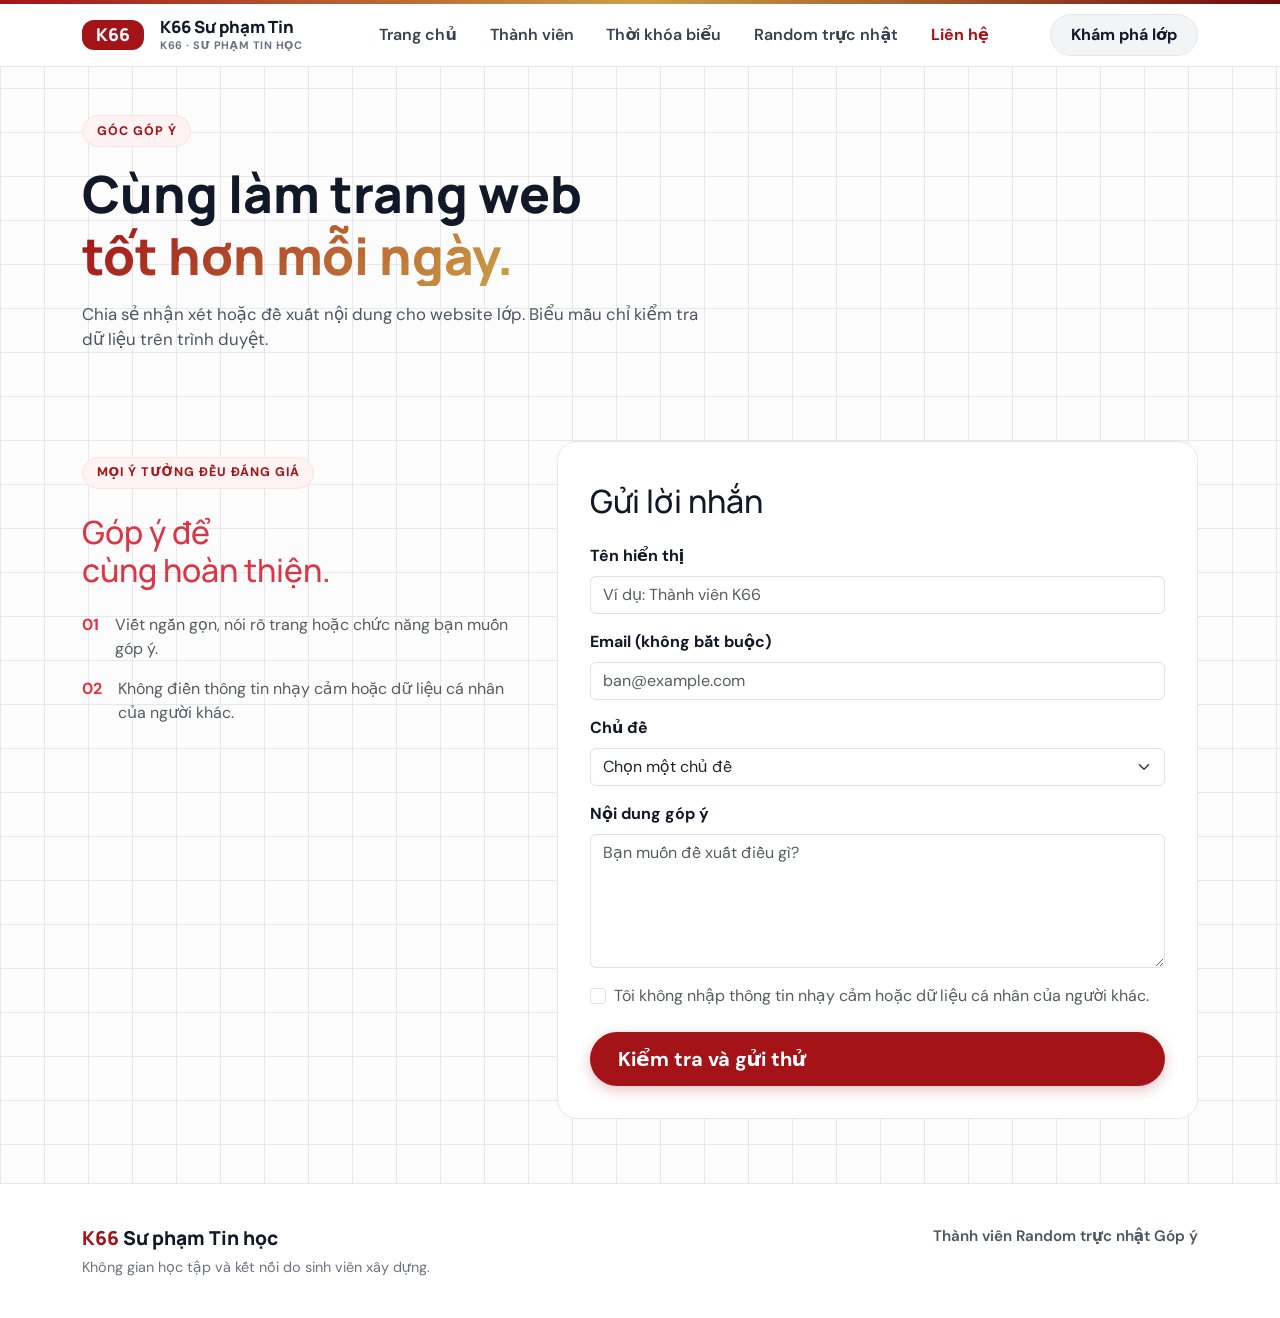
==== commit ca944522: "Add files via upload" ====
--- a/contact.html
+++ b/contact.html
@@ -35,12 +35,12 @@
                     <li class="nav-item"><a class="nav-link" href="index.html">Trang chủ</a></li>
                     <li class="nav-item"><a class="nav-link" href="members.html">Thành viên</a></li>
                     <li class="nav-item"><a class="nav-link" href="tkb.html">Thời khóa biểu</a></li>
-                    <li class="nav-item"><a class="nav-link" href="ramdom.html">Random trực nhật</a></li>
+                    <li class="nav-item"><a class="nav-link" href="random.html">Random trực nhật</a></li>
                     <li class="nav-item"><a class="nav-link active" aria-current="page" href="contact.html">Liên hệ</a></li>
                 </ul>
 
                 <a class="btn nut-kham-pha-menu d-none d-lg-inline-flex align-items-center gap-1" href="members.html">
-                    Khám phá lớp <span aria-hidden="true">↗</span>
+                    Khám phá lớp 
                 </a>
             </div>
         </div>
@@ -49,7 +49,7 @@
     <main>
         <section class="khu-vuc-chao-mung py-5">
             <div class="container">
-                <div class="nhan-nho"><span class="cham-nhap-nhay"></span> GÓC GÓP Ý</div>
+                <div class="nhan-nho"> GÓC GÓP Ý</div>
                 <h1 class="tieu-de-chao-mung">Cùng làm trang web<br><span class="chu-chuyen-mau">tốt hơn mỗi ngày.</span></h1>
                 <p class="doan-van-chao-mung">Chia sẻ nhận xét hoặc đề xuất nội dung cho website lớp. Biểu mẫu chỉ kiểm tra dữ liệu trên trình duyệt.</p>
             </div>
@@ -107,7 +107,6 @@
                                 <div class="invalid-feedback">Vui lòng xác nhận trước khi gửi.</div>
                             </div>
                             <button class="btn nut-noi-bat btn-lg w-100" type="submit">Kiểm tra và gửi thử 
-                                <span aria-hidden="true">↗</span>
                             </button>
                             <div id="contact-message-status" class="alert d-none mt-3" role="status" aria-live="polite"></div>
                         </form>
@@ -126,7 +125,7 @@
             </div>
             <div class="lien-ket-chan-trang">
                 <a href="members.html">Thành viên</a>
-                <a href="ramdom.html">Random trực nhật</a>
+                <a href="random.html">Random trực nhật</a>
                 <a href="contact.html">Góp ý</a>
     </footer>
 
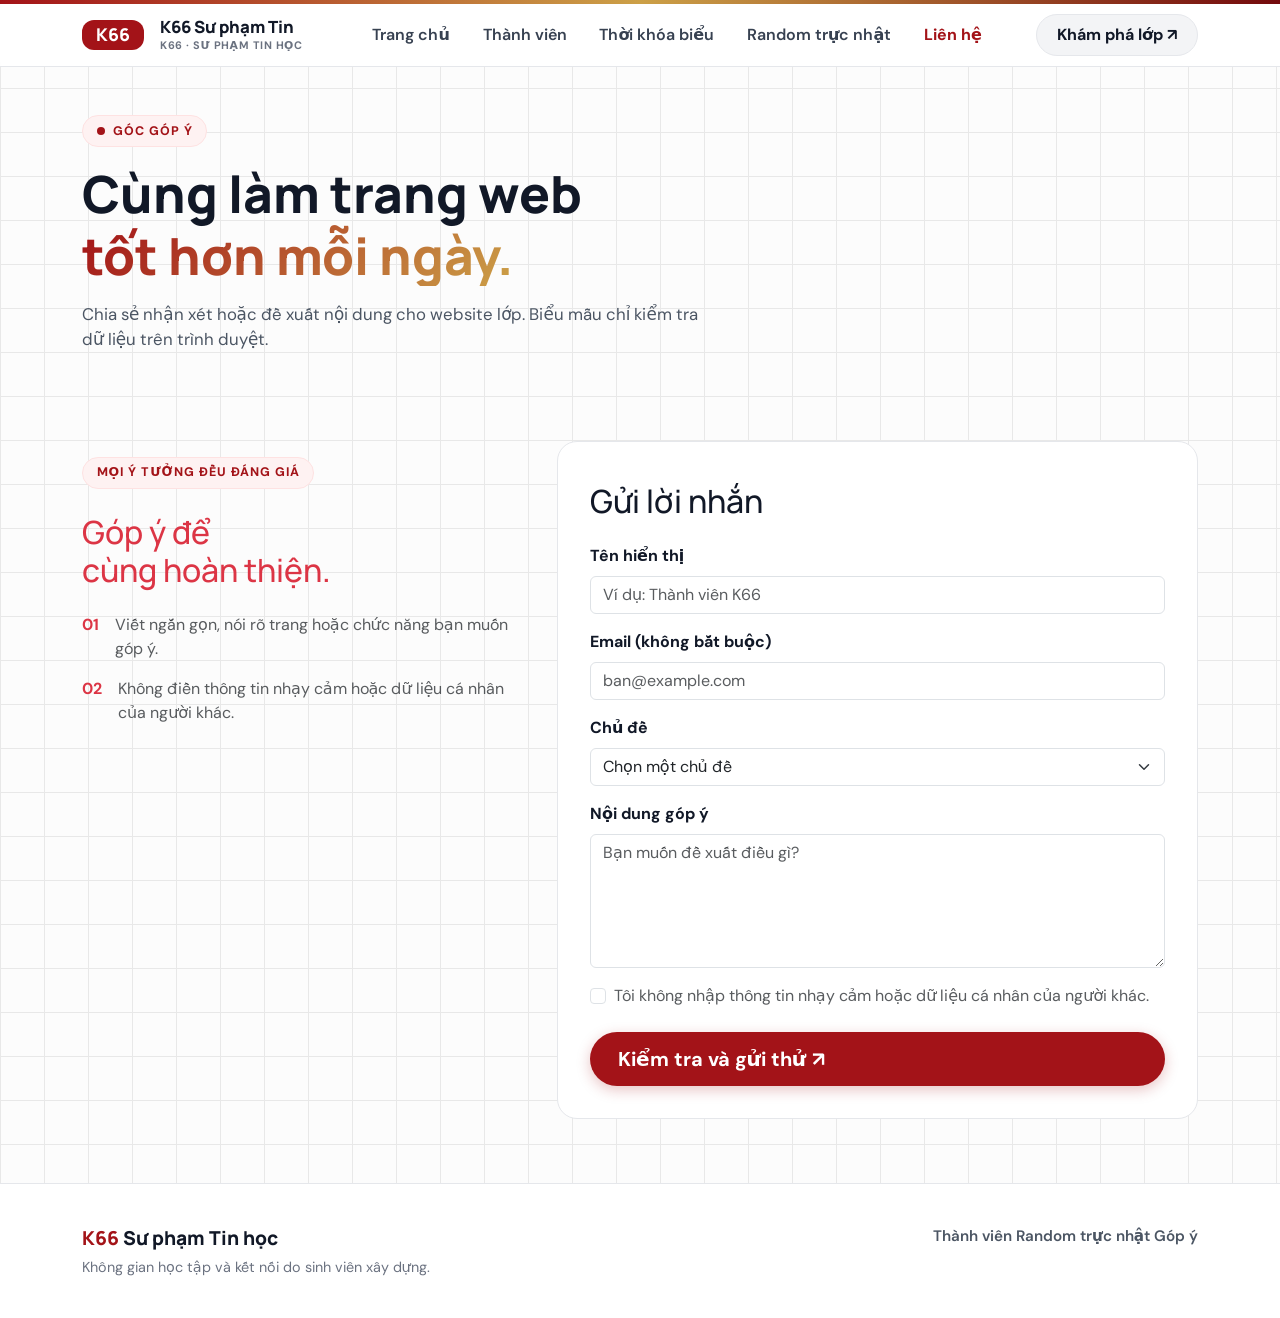
==== commit 2dae0f73: "Merge eb878e8524baf5986250ffdb7946d19457cb8201 into 048fb20d98d2f265a8d64fd765af53c9b9a759b2" ====
--- a/contact.html
+++ b/contact.html
@@ -35,12 +35,12 @@
                     <li class="nav-item"><a class="nav-link" href="index.html">Trang chủ</a></li>
                     <li class="nav-item"><a class="nav-link" href="members.html">Thành viên</a></li>
                     <li class="nav-item"><a class="nav-link" href="tkb.html">Thời khóa biểu</a></li>
-                    <li class="nav-item"><a class="nav-link" href="random.html">Random trực nhật</a></li>
+                    <li class="nav-item"><a class="nav-link" href="ramdom.html">Random trực nhật</a></li>
                     <li class="nav-item"><a class="nav-link active" aria-current="page" href="contact.html">Liên hệ</a></li>
                 </ul>
 
                 <a class="btn nut-kham-pha-menu d-none d-lg-inline-flex align-items-center gap-1" href="members.html">
-                    Khám phá lớp 
+                    Khám phá lớp <span aria-hidden="true">↗</span>
                 </a>
             </div>
         </div>
@@ -49,7 +49,7 @@
     <main>
         <section class="khu-vuc-chao-mung py-5">
             <div class="container">
-                <div class="nhan-nho"> GÓC GÓP Ý</div>
+                <div class="nhan-nho"><span class="cham-nhap-nhay"></span> GÓC GÓP Ý</div>
                 <h1 class="tieu-de-chao-mung">Cùng làm trang web<br><span class="chu-chuyen-mau">tốt hơn mỗi ngày.</span></h1>
                 <p class="doan-van-chao-mung">Chia sẻ nhận xét hoặc đề xuất nội dung cho website lớp. Biểu mẫu chỉ kiểm tra dữ liệu trên trình duyệt.</p>
             </div>
@@ -107,6 +107,7 @@
                                 <div class="invalid-feedback">Vui lòng xác nhận trước khi gửi.</div>
                             </div>
                             <button class="btn nut-noi-bat btn-lg w-100" type="submit">Kiểm tra và gửi thử 
+                                <span aria-hidden="true">↗</span>
                             </button>
                             <div id="contact-message-status" class="alert d-none mt-3" role="status" aria-live="polite"></div>
                         </form>
@@ -125,7 +126,7 @@
             </div>
             <div class="lien-ket-chan-trang">
                 <a href="members.html">Thành viên</a>
-                <a href="random.html">Random trực nhật</a>
+                <a href="ramdom.html">Random trực nhật</a>
                 <a href="contact.html">Góp ý</a>
     </footer>
 
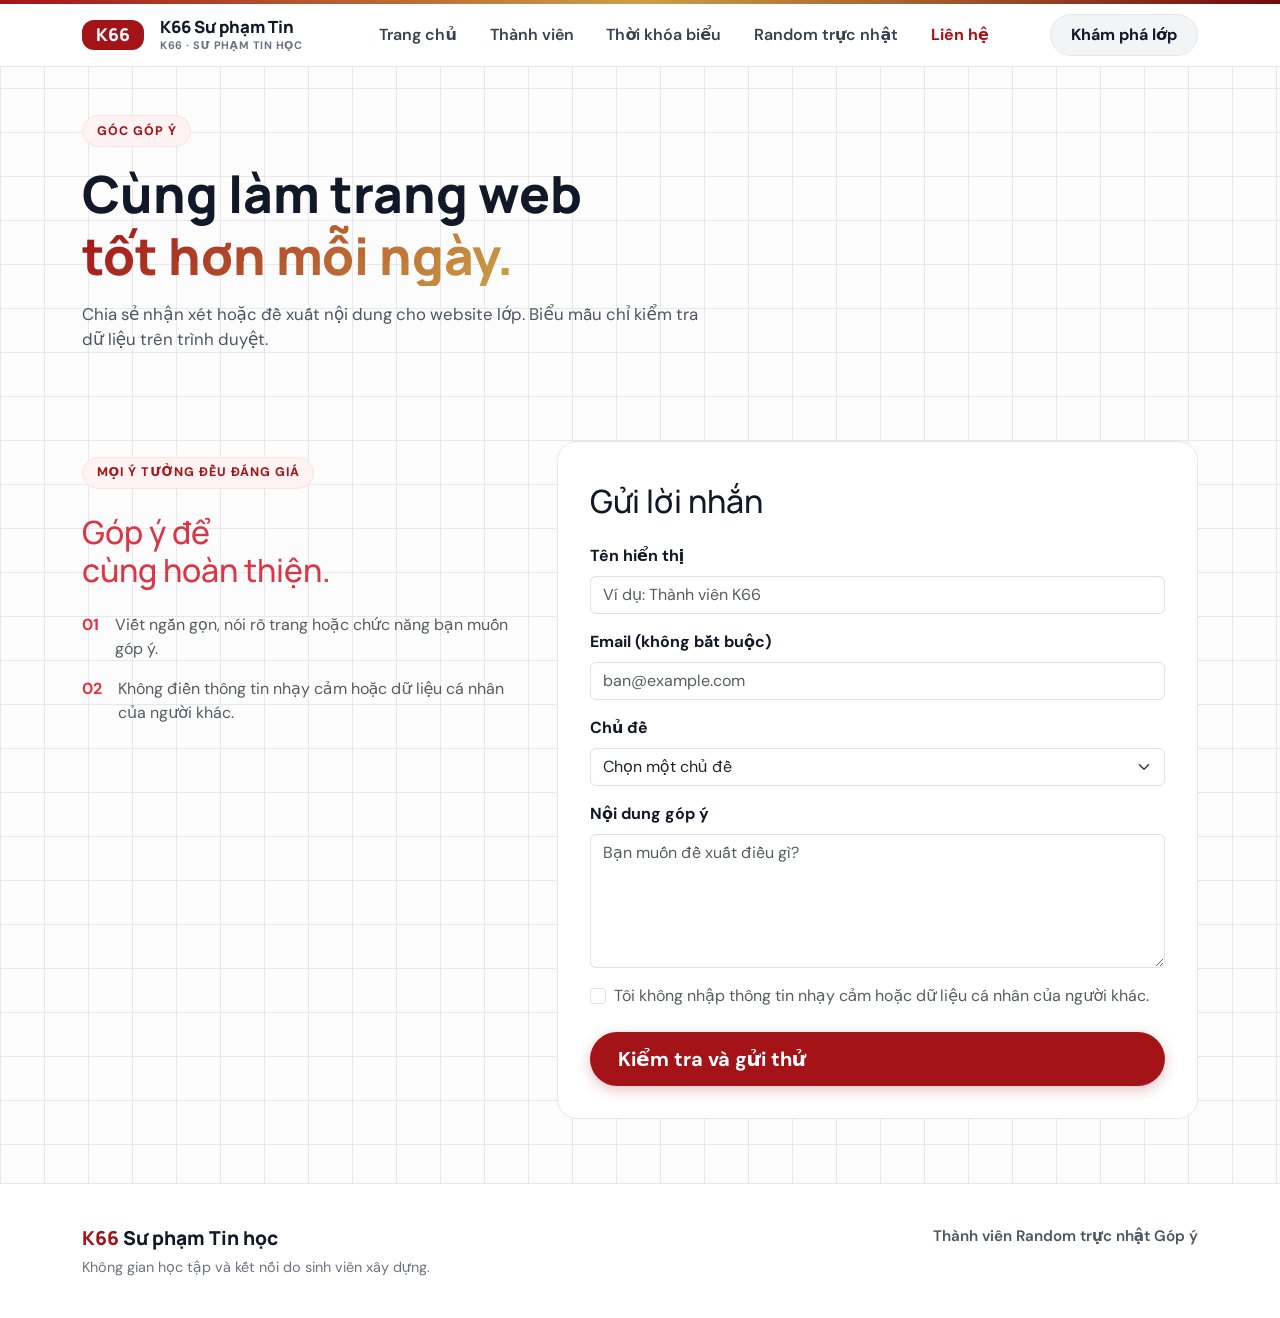
==== commit 306a645e: "Merge pull request #39 from datntk66sptin-arch/feautre/Tong_Van_Duong Feautre/tong van duong" ====
--- a/contact.html
+++ b/contact.html
@@ -35,12 +35,12 @@
                     <li class="nav-item"><a class="nav-link" href="index.html">Trang chủ</a></li>
                     <li class="nav-item"><a class="nav-link" href="members.html">Thành viên</a></li>
                     <li class="nav-item"><a class="nav-link" href="tkb.html">Thời khóa biểu</a></li>
-                    <li class="nav-item"><a class="nav-link" href="ramdom.html">Random trực nhật</a></li>
+                    <li class="nav-item"><a class="nav-link" href="random.html">Random trực nhật</a></li>
                     <li class="nav-item"><a class="nav-link active" aria-current="page" href="contact.html">Liên hệ</a></li>
                 </ul>
 
                 <a class="btn nut-kham-pha-menu d-none d-lg-inline-flex align-items-center gap-1" href="members.html">
-                    Khám phá lớp <span aria-hidden="true">↗</span>
+                    Khám phá lớp 
                 </a>
             </div>
         </div>
@@ -49,7 +49,7 @@
     <main>
         <section class="khu-vuc-chao-mung py-5">
             <div class="container">
-                <div class="nhan-nho"><span class="cham-nhap-nhay"></span> GÓC GÓP Ý</div>
+                <div class="nhan-nho"> GÓC GÓP Ý</div>
                 <h1 class="tieu-de-chao-mung">Cùng làm trang web<br><span class="chu-chuyen-mau">tốt hơn mỗi ngày.</span></h1>
                 <p class="doan-van-chao-mung">Chia sẻ nhận xét hoặc đề xuất nội dung cho website lớp. Biểu mẫu chỉ kiểm tra dữ liệu trên trình duyệt.</p>
             </div>
@@ -107,7 +107,6 @@
                                 <div class="invalid-feedback">Vui lòng xác nhận trước khi gửi.</div>
                             </div>
                             <button class="btn nut-noi-bat btn-lg w-100" type="submit">Kiểm tra và gửi thử 
-                                <span aria-hidden="true">↗</span>
                             </button>
                             <div id="contact-message-status" class="alert d-none mt-3" role="status" aria-live="polite"></div>
                         </form>
@@ -126,7 +125,7 @@
             </div>
             <div class="lien-ket-chan-trang">
                 <a href="members.html">Thành viên</a>
-                <a href="ramdom.html">Random trực nhật</a>
+                <a href="random.html">Random trực nhật</a>
                 <a href="contact.html">Góp ý</a>
     </footer>
 
